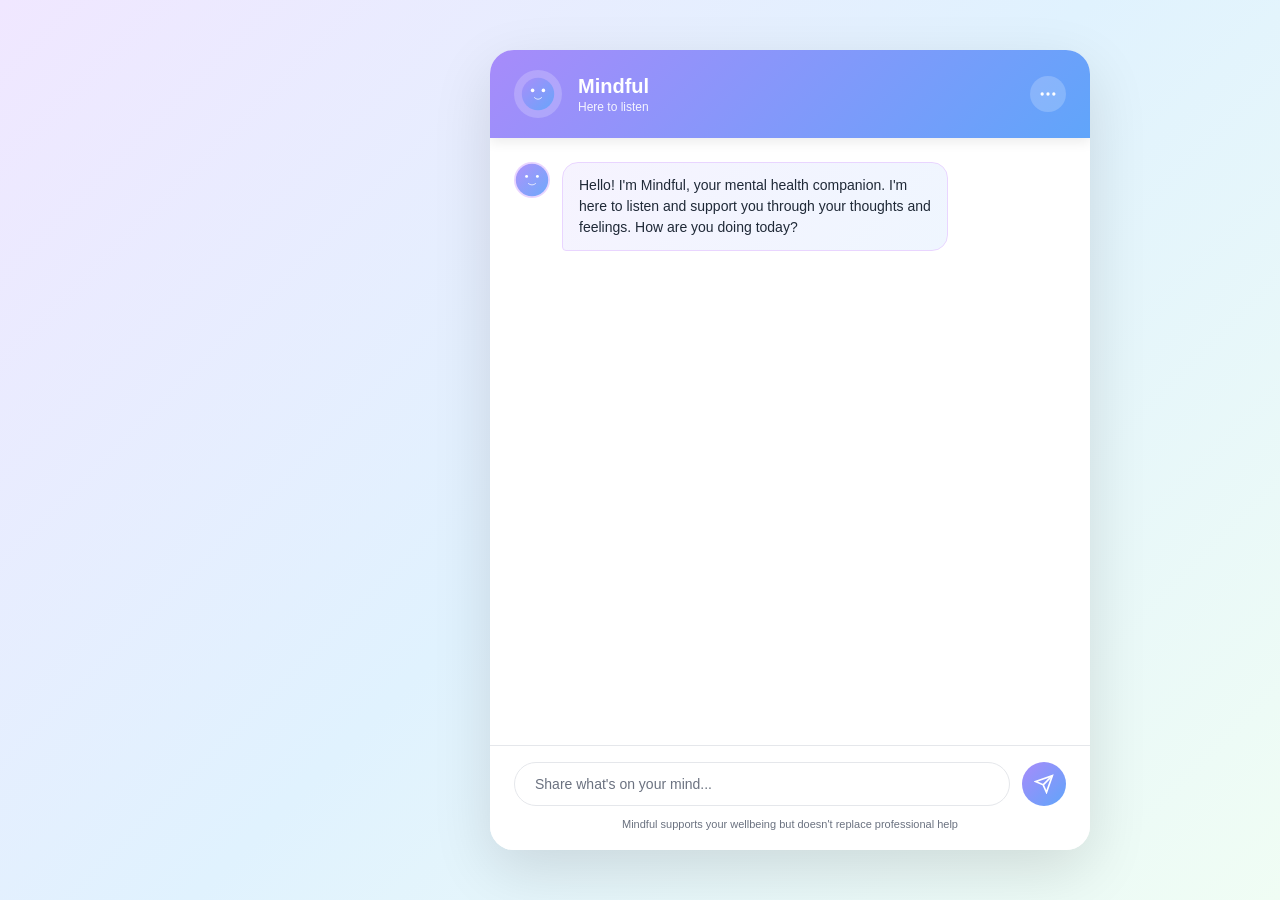
==== chatbot-ui/index.html @ 1ce9ddd9 "Final Project" ====
<!DOCTYPE html>
<html lang="en">
<head>
    <meta charset="UTF-8">
    <meta name="viewport" content="width=device-width, initial-scale=1.0">
    <title>Mindful - Your Mental Health Companion</title>
    <link rel="stylesheet" href="styles.css">
</head>
<body>
      <video id="video" width="300" height="200" autoplay></video>
    <div class="chat-container">
        <!-- Header -->
        <div class="chat-header">
            <div class="header-content">
                <div class="bot-avatar">
                    <svg viewBox="0 0 100 100" xmlns="http://www.w3.org/2000/svg">
                        <circle cx="50" cy="50" r="45" fill="url(#gradient)" opacity="0.9"/>
                        <defs>
                            <linearGradient id="gradient" x1="0%" y1="0%" x2="100%" y2="100%">
                                <stop offset="0%" style="stop-color:#a78bfa;stop-opacity:1" />
                                <stop offset="100%" style="stop-color:#60a5fa;stop-opacity:1" />
                            </linearGradient>
                        </defs>
                        <circle cx="35" cy="40" r="5" fill="#fff"/>
                        <circle cx="65" cy="40" r="5" fill="#fff"/>
                        <path d="M 40 60 Q 50 70 60 60" stroke="#fff" stroke-width="2" fill="none" stroke-linecap="round"/>
                    </svg>
                </div>
                <div class="header-text">
                    <h1>Mindful</h1>
                    <p class="status">Here to listen</p>
                </div>
            </div>
            <button class="header-btn" id="settingsBtn">
                <svg width="20" height="20" viewBox="0 0 24 24" fill="none" stroke="currentColor" stroke-width="2">
                    <circle cx="12" cy="12" r="1"></circle>
                    <circle cx="19" cy="12" r="1"></circle>
                    <circle cx="5" cy="12" r="1"></circle>
                </svg>
            </button>
        </div>

        <!-- Messages Container -->
        <div class="messages-container" id="messagesContainer">
            <div class="message bot-message initial-message">
                <div class="message-avatar">
                    <svg viewBox="0 0 100 100" xmlns="http://www.w3.org/2000/svg">
                        <circle cx="50" cy="50" r="45" fill="url(#gradientBot)" opacity="0.9"/>
                        <defs>
                            <linearGradient id="gradientBot" x1="0%" y1="0%" x2="100%" y2="100%">
                                <stop offset="0%" style="stop-color:#a78bfa;stop-opacity:1" />
                                <stop offset="100%" style="stop-color:#60a5fa;stop-opacity:1" />
                            </linearGradient>
                        </defs>
                        <circle cx="35" cy="40" r="4" fill="#fff"/>
                        <circle cx="65" cy="40" r="4" fill="#fff"/>
                        <path d="M 40 60 Q 50 68 60 60" stroke="#fff" stroke-width="2" fill="none" stroke-linecap="round"/>
                    </svg>
                </div>
                <div class="message-content">
                    <p>Hello! I'm Mindful, your mental health companion. I'm here to listen and support you through your thoughts and feelings. How are you doing today?</p>
                </div>
            </div>
        </div>

        <!-- Input Area -->
        <div class="input-area">
            <form id="messageForm" class="message-form">
                <input 
                    type="text" 
                    id="messageInput" 
                    class="message-input" 
                    placeholder="Share what's on your mind..."
                    autocomplete="off"
                >
                <button type="submit" class="send-btn">
                    <svg width="20" height="20" viewBox="0 0 24 24" fill="none" stroke="currentColor" stroke-width="2">
                        <line x1="22" y1="2" x2="11" y2="13"></line>
                        <polygon points="22 2 15 22 11 13 2 9 22 2"></polygon>
                    </svg>
                </button>
            </form>
            <div class="disclaimer">
                <p>Mindful supports your wellbeing but doesn't replace professional help</p>
            </div>
        </div>
    </div>

    <!-- Typing Indicator -->
    <template id="typingIndicator">
        <div class="message bot-message typing-message">
            <div class="message-avatar">
                <svg viewBox="0 0 100 100" xmlns="http://www.w3.org/2000/svg">
                    <circle cx="50" cy="50" r="45" fill="url(#gradientTyping)" opacity="0.9"/>
                    <defs>
                        <linearGradient id="gradientTyping" x1="0%" y1="0%" x2="100%" y2="100%">
                            <stop offset="0%" style="stop-color:#a78bfa;stop-opacity:1" />
                            <stop offset="100%" style="stop-color:#60a5fa;stop-opacity:1" />
                        </linearGradient>
                    </defs>
                    <circle cx="35" cy="40" r="4" fill="#fff"/>
                    <circle cx="65" cy="40" r="4" fill="#fff"/>
                    <path d="M 40 60 Q 50 68 60 60" stroke="#fff" stroke-width="2" fill="none" stroke-linecap="round"/>
                </svg>
            </div>
            <div class="typing-dots">
                <span></span>
                <span></span>
                <span></span>
            </div>
        </div>
    </template>

    <script src="chatbot.js"></script>
</body>
</html>
---- chatbot-ui/styles.css ----
:root {
    /* Primary Colors */
    --primary-gradient-start: #a78bfa;
    --primary-gradient-end: #60a5fa;
    --primary-light: #e9d5ff;
    
    /* Neutrals */
    --background-primary: #fafbfc;
    --background-secondary: #f3f4f6;
    --foreground-primary: #1f2937;
    --foreground-secondary: #6b7280;
    
    /* Accents */
    --accent-warm: #f59e0b;
    --accent-soft: #ec4899;
    
    /* UI Elements */
    --border-light: #e5e7eb;
    --shadow-soft: 0 1px 3px rgba(0, 0, 0, 0.1);
    --shadow-md: 0 4px 12px rgba(0, 0, 0, 0.08);
}

* {
    margin: 0;
    padding: 0;
    box-sizing: border-box;
}

html, body {
    width: 100%;
    height: 100%;
    font-family: -apple-system, BlinkMacSystemFont, 'Segoe UI', Roboto, Oxygen, Ubuntu, Cantarell, sans-serif;
    background: linear-gradient(135deg, #f0e7ff 0%, #e0f2fe 50%, #f0fdf4 100%);
    background-attachment: fixed;
    overflow: hidden;
}

body {
    display: flex;
    align-items: center;
    justify-content: center;
    padding: 10px;
}

.chat-container {
    width: 100%;
    max-width: 600px;
    height: 90vh;
    max-height: 800px;
    background: white;
    border-radius: 24px;
    box-shadow: 0 20px 60px rgba(0, 0, 0, 0.12);
    display: flex;
    flex-direction: column;
    overflow: hidden;
    animation: slideUp 0.6s ease-out;
}

@keyframes slideUp {
    from {
        opacity: 0;
        transform: translateY(30px);
    }
    to {
        opacity: 1;
        transform: translateY(0);
    }
}

/* Header */
.chat-header {
    background: linear-gradient(135deg, var(--primary-gradient-start) 0%, var(--primary-gradient-end) 100%);
    color: white;
    padding: 20px 24px;
    display: flex;
    align-items: center;
    justify-content: space-between;
    box-shadow: var(--shadow-md);
}

.header-content {
    display: flex;
    align-items: center;
    gap: 16px;
}

.bot-avatar {
    width: 48px;
    height: 48px;
    border-radius: 50%;
    background: rgba(255, 255, 255, 0.2);
    padding: 6px;
    animation: float 3s ease-in-out infinite;
}

@keyframes float {
    0%, 100% {
        transform: translateY(0);
    }
    50% {
        transform: translateY(-8px);
    }
}

.bot-avatar svg {
    width: 100%;
    height: 100%;
}

.header-text h1 {
    font-size: 20px;
    font-weight: 600;
    margin-bottom: 2px;
}

.header-text .status {
    font-size: 12px;
    opacity: 0.9;
}

.header-btn {
    background: rgba(255, 255, 255, 0.2);
    border: none;
    color: white;
    width: 36px;
    height: 36px;
    border-radius: 50%;
    cursor: pointer;
    display: flex;
    align-items: center;
    justify-content: center;
    transition: all 0.3s ease;
}

.header-btn:hover {
    background: rgba(255, 255, 255, 0.3);
    transform: rotate(90deg);
}

/* Messages Container */
.messages-container {
    flex: 1;
    overflow-y: auto;
    padding: 24px;
    display: flex;
    flex-direction: column;
    gap: 16px;
}

.messages-container::-webkit-scrollbar {
    width: 6px;
}

.messages-container::-webkit-scrollbar-track {
    background: transparent;
}

.messages-container::-webkit-scrollbar-thumb {
    background: var(--primary-light);
    border-radius: 3px;
}

/* Messages */
.message {
    display: flex;
    gap: 12px;
    animation: messageSlide 0.4s ease-out;
}

@keyframes messageSlide {
    from {
        opacity: 0;
        transform: translateY(10px);
    }
    to {
        opacity: 1;
        transform: translateY(0);
    }
}

.message.user-message {
    flex-direction: row-reverse;
}

.message-avatar {
    flex-shrink: 0;
    width: 36px;
    height: 36px;
    border-radius: 50%;
    background: var(--primary-light);
    display: flex;
    align-items: center;
    justify-content: center;
}

.user-message .message-avatar {
    background: linear-gradient(135deg, var(--accent-soft), var(--accent-warm));
    width: 32px;
    height: 32px;
}

.message-content {
    max-width: 70%;
    word-wrap: break-word;
}

.bot-message .message-content {
    background: var(--background-secondary);
    padding: 12px 16px;
    border-radius: 16px;
    border-bottom-left-radius: 4px;
    color: var(--foreground-primary);
    font-size: 14px;
    line-height: 1.5;
}

.user-message .message-content {
    background: linear-gradient(135deg, var(--primary-gradient-start), var(--primary-gradient-end));
    color: white;
    padding: 12px 16px;
    border-radius: 16px;
    border-bottom-right-radius: 4px;
    font-size: 14px;
    line-height: 1.5;
}

.bot-message.initial-message .message-content {
    background: linear-gradient(135deg, rgba(167, 139, 250, 0.1), rgba(96, 165, 250, 0.1));
    border: 1px solid var(--primary-light);
    color: var(--foreground-primary);
}

/* Typing Indicator */
.typing-dots {
    display: flex;
    gap: 4px;
    padding: 12px 16px;
    background: var(--background-secondary);
    border-radius: 16px;
    border-bottom-left-radius: 4px;
}

.typing-dots span {
    width: 8px;
    height: 8px;
    border-radius: 50%;
    background: var(--foreground-secondary);
    animation: typing 1.4s infinite;
}

.typing-dots span:nth-child(2) {
    animation-delay: 0.2s;
}

.typing-dots span:nth-child(3) {
    animation-delay: 0.4s;
}

@keyframes typing {
    0%, 60%, 100% {
        opacity: 0.5;
        transform: translateY(0);
    }
    30% {
        opacity: 1;
        transform: translateY(-8px);
    }
}

/* Input Area */
.input-area {
    padding: 16px 24px 20px;
    background: white;
    border-top: 1px solid var(--border-light);
}

.message-form {
    display: flex;
    gap: 12px;
    margin-bottom: 12px;
}

.message-input {
    flex: 1;
    border: 1px solid var(--border-light);
    border-radius: 24px;
    padding: 12px 20px;
    font-size: 14px;
    font-family: inherit;
    color: var(--foreground-primary);
    outline: none;
    transition: all 0.3s ease;
}

.message-input::placeholder {
    color: var(--foreground-secondary);
}

.message-input:focus {
    border-color: var(--primary-gradient-start);
    box-shadow: 0 0 0 3px rgba(167, 139, 250, 0.1);
}

.send-btn {
    width: 44px;
    height: 44px;
    border-radius: 50%;
    background: linear-gradient(135deg, var(--primary-gradient-start), var(--primary-gradient-end));
    border: none;
    color: white;
    cursor: pointer;
    display: flex;
    align-items: center;
    justify-content: center;
    transition: all 0.3s ease;
    flex-shrink: 0;
}

.send-btn:hover {
    transform: scale(1.05);
    box-shadow: 0 8px 16px rgba(167, 139, 250, 0.3);
}

.send-btn:active {
    transform: scale(0.95);
}

.disclaimer {
    text-align: center;
}

.disclaimer p {
    font-size: 11px;
    color: var(--foreground-secondary);
}

/* Responsive */
@media (max-width: 640px) {
    .chat-container {
        max-height: 100vh;
        border-radius: 16px;
        margin-bottom: 0;
    }

    .message-content {
        max-width: 85% !important;
    }

    .bot-message .message-content {
        padding: 10px 14px;
        font-size: 13px;
    }

    .user-message .message-content {
        padding: 10px 14px;
        font-size: 13px;
    }

    .header-text h1 {
        font-size: 18px;
    }

    .messages-container {
        padding: 16px;
        gap: 12px;
    }

    .input-area {
        padding: 12px 16px 16px;
    }
}
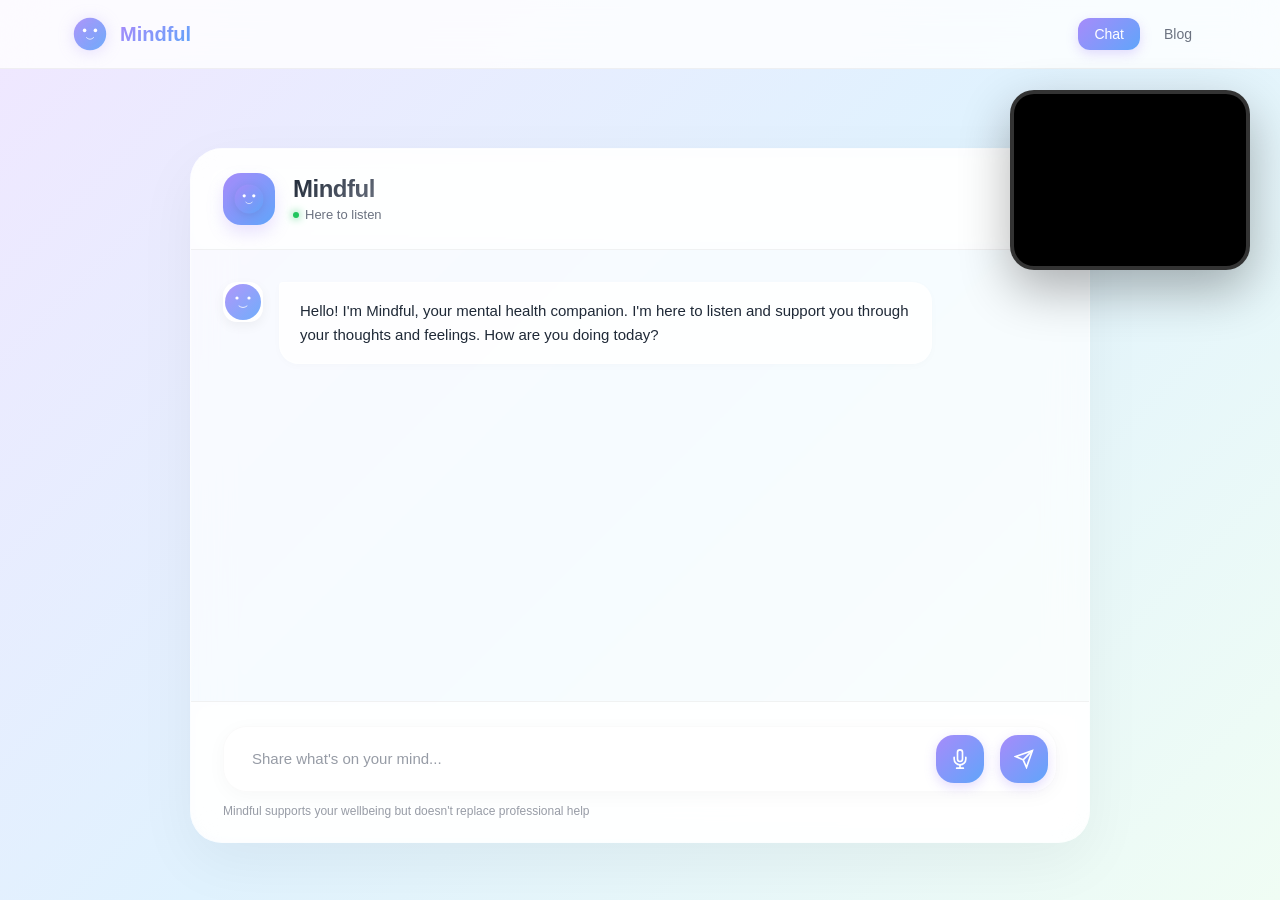
==== commit 471c5d5d: "Added blog page" ====
--- a/chatbot-ui/index.html
+++ b/chatbot-ui/index.html
@@ -1,29 +1,85 @@
 <!DOCTYPE html>
 <html lang="en">
+
 <head>
     <meta charset="UTF-8">
     <meta name="viewport" content="width=device-width, initial-scale=1.0">
     <title>Mindful - Your Mental Health Companion</title>
     <link rel="stylesheet" href="styles.css">
+    <link rel="icon" href="data:image/svg+xml,
+    <svg xmlns='http://www.w3.org/2000/svg' viewBox='0 0 100 100'>
+    <circle cx='50' cy='50' r='45' fill='%2300a6ff'/>
+    <circle cx='35' cy='40' r='8' fill='white'/>
+    <circle cx='65' cy='40' r='8' fill='white'/>
+    <path d='M30 60 Q50 80 70 60' stroke='white' stroke-width='6' fill='none'/>
+    </svg>">
 </head>
+
 <body>
-      <video id="video" width="300" height="200" autoplay></video>
+    <!-- Navigation -->
+    <nav class="navbar">
+        <div class="nav-container">
+            <div class="nav-brand">
+                <svg class="brand-icon" viewBox="0 0 100 100" xmlns="http://www.w3.org/2000/svg">
+                    <circle cx="50" cy="50" r="45" fill="url(#navGradient)" opacity="0.9" />
+                    <defs>
+                        <linearGradient id="navGradient" x1="0%" y1="0%" x2="100%" y2="100%">
+                            <stop offset="0%" style="stop-color:#a78bfa;stop-opacity:1" />
+                            <stop offset="100%" style="stop-color:#60a5fa;stop-opacity:1" />
+                        </linearGradient>
+                    </defs>
+                    <circle cx="35" cy="40" r="5" fill="#fff" />
+                    <circle cx="65" cy="40" r="5" fill="#fff" />
+                    <path d="M 40 60 Q 50 70 60 60" stroke="#fff" stroke-width="2" fill="none" stroke-linecap="round" />
+                </svg>
+                <span class="brand-text">Mindful</span>
+            </div>
+            <div class="nav-links">
+                <a href="index.html" class="nav-link active">Chat</a>
+                <a href="blog.html" class="nav-link">Blog</a>
+            </div>
+        </div>
+    </nav>
+
+    <div class="video-widget" id="videoWidget">
+        <div class="video-container">
+            <video id="video" autoplay muted playsinline></video>
+            <div class="video-overlay">
+                <span class="recording-indicator"></span>
+                <button class="minimize-btn" id="minimizeBtn" title="Minimize camera">
+                    <svg width="20" height="20" viewBox="0 0 24 24" fill="none" stroke="currentColor" stroke-width="2"
+                        stroke-linecap="round" stroke-linejoin="round">
+                        <line x1="18" y1="6" x2="6" y2="18"></line>
+                        <line x1="6" y1="6" x2="18" y2="18"></line>
+                    </svg>
+                </button>
+            </div>
+        </div>
+        <button class="expand-btn" id="expandBtn" title="Show camera">
+            <svg width="24" height="24" viewBox="0 0 24 24" fill="none" stroke="currentColor" stroke-width="2"
+                stroke-linecap="round" stroke-linejoin="round">
+                <path d="M23 19a2 2 0 0 1-2 2H3a2 2 0 0 1-2-2V8a2 2 0 0 1 2-2h4l2-3h6l2 3h4a2 2 0 0 1 2 2z"></path>
+                <circle cx="12" cy="13" r="4"></circle>
+            </svg>
+        </button>
+    </div>
     <div class="chat-container">
         <!-- Header -->
         <div class="chat-header">
             <div class="header-content">
                 <div class="bot-avatar">
                     <svg viewBox="0 0 100 100" xmlns="http://www.w3.org/2000/svg">
-                        <circle cx="50" cy="50" r="45" fill="url(#gradient)" opacity="0.9"/>
+                        <circle cx="50" cy="50" r="45" fill="url(#gradient)" opacity="0.9" />
                         <defs>
                             <linearGradient id="gradient" x1="0%" y1="0%" x2="100%" y2="100%">
                                 <stop offset="0%" style="stop-color:#a78bfa;stop-opacity:1" />
                                 <stop offset="100%" style="stop-color:#60a5fa;stop-opacity:1" />
                             </linearGradient>
                         </defs>
-                        <circle cx="35" cy="40" r="5" fill="#fff"/>
-                        <circle cx="65" cy="40" r="5" fill="#fff"/>
-                        <path d="M 40 60 Q 50 70 60 60" stroke="#fff" stroke-width="2" fill="none" stroke-linecap="round"/>
+                        <circle cx="35" cy="40" r="5" fill="#fff" />
+                        <circle cx="65" cy="40" r="5" fill="#fff" />
+                        <path d="M 40 60 Q 50 70 60 60" stroke="#fff" stroke-width="2" fill="none"
+                            stroke-linecap="round" />
                     </svg>
                 </div>
                 <div class="header-text">
@@ -45,20 +101,22 @@
             <div class="message bot-message initial-message">
                 <div class="message-avatar">
                     <svg viewBox="0 0 100 100" xmlns="http://www.w3.org/2000/svg">
-                        <circle cx="50" cy="50" r="45" fill="url(#gradientBot)" opacity="0.9"/>
+                        <circle cx="50" cy="50" r="45" fill="url(#gradientBot)" opacity="0.9" />
                         <defs>
                             <linearGradient id="gradientBot" x1="0%" y1="0%" x2="100%" y2="100%">
                                 <stop offset="0%" style="stop-color:#a78bfa;stop-opacity:1" />
                                 <stop offset="100%" style="stop-color:#60a5fa;stop-opacity:1" />
                             </linearGradient>
                         </defs>
-                        <circle cx="35" cy="40" r="4" fill="#fff"/>
-                        <circle cx="65" cy="40" r="4" fill="#fff"/>
-                        <path d="M 40 60 Q 50 68 60 60" stroke="#fff" stroke-width="2" fill="none" stroke-linecap="round"/>
+                        <circle cx="35" cy="40" r="4" fill="#fff" />
+                        <circle cx="65" cy="40" r="4" fill="#fff" />
+                        <path d="M 40 60 Q 50 68 60 60" stroke="#fff" stroke-width="2" fill="none"
+                            stroke-linecap="round" />
                     </svg>
                 </div>
                 <div class="message-content">
-                    <p>Hello! I'm Mindful, your mental health companion. I'm here to listen and support you through your thoughts and feelings. How are you doing today?</p>
+                    <p>Hello! I'm Mindful, your mental health companion. I'm here to listen and support you through your
+                        thoughts and feelings. How are you doing today?</p>
                 </div>
             </div>
         </div>
@@ -66,13 +124,17 @@
         <!-- Input Area -->
         <div class="input-area">
             <form id="messageForm" class="message-form">
-                <input 
-                    type="text" 
-                    id="messageInput" 
-                    class="message-input" 
-                    placeholder="Share what's on your mind..."
-                    autocomplete="off"
-                >
+                <input type="text" id="messageInput" class="message-input" placeholder="Share what's on your mind..."
+                    autocomplete="off">
+                <button type="button" class="mic-btn" id="micBtn" title="Speak message">
+                    <svg width="20" height="20" viewBox="0 0 24 24" fill="none" stroke="currentColor" stroke-width="2"
+                        stroke-linecap="round" stroke-linejoin="round">
+                        <path d="M12 1a3 3 0 0 0-3 3v8a3 3 0 0 0 6 0V4a3 3 0 0 0-3-3z"></path>
+                        <path d="M19 10v2a7 7 0 0 1-14 0v-2"></path>
+                        <line x1="12" y1="19" x2="12" y2="23"></line>
+                        <line x1="8" y1="23" x2="16" y2="23"></line>
+                    </svg>
+                </button>
                 <button type="submit" class="send-btn">
                     <svg width="20" height="20" viewBox="0 0 24 24" fill="none" stroke="currentColor" stroke-width="2">
                         <line x1="22" y1="2" x2="11" y2="13"></line>
@@ -91,16 +153,16 @@
         <div class="message bot-message typing-message">
             <div class="message-avatar">
                 <svg viewBox="0 0 100 100" xmlns="http://www.w3.org/2000/svg">
-                    <circle cx="50" cy="50" r="45" fill="url(#gradientTyping)" opacity="0.9"/>
+                    <circle cx="50" cy="50" r="45" fill="url(#gradientTyping)" opacity="0.9" />
                     <defs>
                         <linearGradient id="gradientTyping" x1="0%" y1="0%" x2="100%" y2="100%">
                             <stop offset="0%" style="stop-color:#a78bfa;stop-opacity:1" />
                             <stop offset="100%" style="stop-color:#60a5fa;stop-opacity:1" />
                         </linearGradient>
                     </defs>
-                    <circle cx="35" cy="40" r="4" fill="#fff"/>
-                    <circle cx="65" cy="40" r="4" fill="#fff"/>
-                    <path d="M 40 60 Q 50 68 60 60" stroke="#fff" stroke-width="2" fill="none" stroke-linecap="round"/>
+                    <circle cx="35" cy="40" r="4" fill="#fff" />
+                    <circle cx="65" cy="40" r="4" fill="#fff" />
+                    <path d="M 40 60 Q 50 68 60 60" stroke="#fff" stroke-width="2" fill="none" stroke-linecap="round" />
                 </svg>
             </div>
             <div class="typing-dots">
@@ -113,4 +175,5 @@
 
     <script src="chatbot.js"></script>
 </body>
+
 </html>
--- a/chatbot-ui/styles.css
+++ b/chatbot-ui/styles.css
@@ -3,21 +3,44 @@
     --primary-gradient-start: #a78bfa;
     --primary-gradient-end: #60a5fa;
     --primary-light: #e9d5ff;
-    
+
     /* Neutrals */
     --background-primary: #fafbfc;
     --background-secondary: #f3f4f6;
     --foreground-primary: #1f2937;
     --foreground-secondary: #6b7280;
-    
+
     /* Accents */
     --accent-warm: #f59e0b;
     --accent-soft: #ec4899;
-    
+
     /* UI Elements */
     --border-light: #e5e7eb;
     --shadow-soft: 0 1px 3px rgba(0, 0, 0, 0.1);
     --shadow-md: 0 4px 12px rgba(0, 0, 0, 0.08);
+
+    /* Dynamic Background Defaults */
+    --bg-start: #f0e7ff;
+    --bg-mid: #e0f2fe;
+    --bg-end: #f0fdf4;
+}
+
+@property --bg-start {
+    syntax: '<color>';
+    initial-value: #f0e7ff;
+    inherits: true;
+}
+
+@property --bg-mid {
+    syntax: '<color>';
+    initial-value: #e0f2fe;
+    inherits: true;
+}
+
+@property --bg-end {
+    syntax: '<color>';
+    initial-value: #f0fdf4;
+    inherits: true;
 }
 
 * {
@@ -26,125 +49,280 @@
     box-sizing: border-box;
 }
 
-html, body {
+html,
+body {
     width: 100%;
     height: 100%;
-    font-family: -apple-system, BlinkMacSystemFont, 'Segoe UI', Roboto, Oxygen, Ubuntu, Cantarell, sans-serif;
-    background: linear-gradient(135deg, #f0e7ff 0%, #e0f2fe 50%, #f0fdf4 100%);
+    font-family: 'Outfit', -apple-system, BlinkMacSystemFont, 'Segoe UI', Roboto, sans-serif;
+    background: linear-gradient(135deg, var(--bg-start) 0%, var(--bg-mid) 50%, var(--bg-end) 100%);
     background-attachment: fixed;
     overflow: hidden;
+    transition: --bg-start 4s ease, --bg-mid 4s ease, --bg-end 4s ease;
 }
 
 body {
     display: flex;
+    flex-direction: column;
     align-items: center;
     justify-content: center;
-    padding: 10px;
+    padding: 0;
+    position: relative;
+}
+
+/* Navigation */
+.navbar {
+    width: 100%;
+    background: rgba(255, 255, 255, 0.8);
+    backdrop-filter: blur(20px);
+    -webkit-backdrop-filter: blur(20px);
+    border-bottom: 1px solid rgba(0, 0, 0, 0.05);
+    position: fixed;
+    top: 0;
+    left: 0;
+    z-index: 1000;
+    animation: slideDown 0.6s cubic-bezier(0.2, 0.8, 0.2, 1);
+}
+
+@keyframes slideDown {
+    from {
+        opacity: 0;
+        transform: translateY(-20px);
+    }
+
+    to {
+        opacity: 1;
+        transform: translateY(0);
+    }
+}
+
+.nav-container {
+    max-width: 1200px;
+    margin: 0 auto;
+    padding: 16px 32px;
+    display: flex;
+    align-items: center;
+    justify-content: space-between;
+}
+
+.nav-brand {
+    display: flex;
+    align-items: center;
+    gap: 12px;
+    text-decoration: none;
+}
+
+.brand-icon {
+    width: 36px;
+    height: 36px;
+    filter: drop-shadow(0 2px 8px rgba(167, 139, 250, 0.3));
+}
+
+.brand-text {
+    font-size: 20px;
+    font-weight: 700;
+    background: linear-gradient(135deg, var(--primary-gradient-start), var(--primary-gradient-end));
+    -webkit-background-clip: text;
+    background-clip: text;
+    -webkit-text-fill-color: transparent;
+}
+
+.nav-links {
+    display: flex;
+    gap: 8px;
+}
+
+.nav-link {
+    padding: 8px 16px;
+    border-radius: 12px;
+    text-decoration: none;
+    color: var(--foreground-secondary);
+    font-weight: 500;
+    font-size: 14px;
+    transition: all 0.2s ease;
+}
+
+.nav-link:hover {
+    background: rgba(0, 0, 0, 0.05);
+    color: var(--foreground-primary);
+}
+
+.nav-link.active {
+    background: linear-gradient(135deg, var(--primary-gradient-start), var(--primary-gradient-end));
+    color: white;
+    box-shadow: 0 4px 12px rgba(167, 139, 250, 0.3);
+}
+
+/* Glassmorphism Orbs */
+.bg-orb {
+    position: absolute;
+    border-radius: 50%;
+    filter: blur(80px);
+    z-index: -1;
+    opacity: 0.6;
+    animation: floatOrb 20s infinite alternate;
+}
+
+.bg-orb-1 {
+    width: 400px;
+    height: 400px;
+    background: var(--primary-gradient-start);
+    top: -100px;
+    left: -100px;
+}
+
+.bg-orb-2 {
+    width: 300px;
+    height: 300px;
+    background: var(--primary-gradient-end);
+    bottom: -50px;
+    right: -50px;
+    animation-delay: -10s;
+}
+
+@keyframes floatOrb {
+    0% {
+        transform: translate(0, 0) rotate(0deg);
+    }
+
+    100% {
+        transform: translate(50px, 50px) rotate(20deg);
+    }
 }
 
 .chat-container {
     width: 100%;
-    max-width: 600px;
-    height: 90vh;
+    max-width: 900px;
+    height: calc(85vh - 70px);
     max-height: 800px;
-    background: white;
-    border-radius: 24px;
-    box-shadow: 0 20px 60px rgba(0, 0, 0, 0.12);
+    background: rgba(255, 255, 255, 0.7);
+    backdrop-filter: blur(20px);
+    -webkit-backdrop-filter: blur(20px);
+    border: 1px solid rgba(255, 255, 255, 0.5);
+    border-radius: 32px;
+    box-shadow:
+        0 20px 60px rgba(0, 0, 0, 0.05),
+        0 1px 1px rgba(255, 255, 255, 0.8) inset;
     display: flex;
     flex-direction: column;
     overflow: hidden;
-    animation: slideUp 0.6s ease-out;
+    animation: slideUp 0.8s cubic-bezier(0.2, 0.8, 0.2, 1);
+    margin-top: 90px;
 }
 
 @keyframes slideUp {
     from {
         opacity: 0;
-        transform: translateY(30px);
-    }
+        transform: translateY(40px) scale(0.98);
+    }
+
     to {
         opacity: 1;
-        transform: translateY(0);
+        transform: translateY(0) scale(1);
     }
 }
 
 /* Header */
 .chat-header {
-    background: linear-gradient(135deg, var(--primary-gradient-start) 0%, var(--primary-gradient-end) 100%);
-    color: white;
-    padding: 20px 24px;
+    background: rgba(255, 255, 255, 0.5);
+    backdrop-filter: blur(10px);
+    padding: 24px 32px;
     display: flex;
     align-items: center;
     justify-content: space-between;
-    box-shadow: var(--shadow-md);
+    border-bottom: 1px solid rgba(0, 0, 0, 0.05);
 }
 
 .header-content {
     display: flex;
     align-items: center;
-    gap: 16px;
+    gap: 18px;
 }
 
 .bot-avatar {
-    width: 48px;
-    height: 48px;
-    border-radius: 50%;
-    background: rgba(255, 255, 255, 0.2);
-    padding: 6px;
-    animation: float 3s ease-in-out infinite;
+    width: 52px;
+    height: 52px;
+    border-radius: 18px;
+    background: linear-gradient(135deg, var(--primary-gradient-start), var(--primary-gradient-end));
+    padding: 10px;
+    box-shadow: 0 8px 16px rgba(167, 139, 250, 0.25);
+    animation: float 4s ease-in-out infinite;
 }
 
 @keyframes float {
-    0%, 100% {
+
+    0%,
+    100% {
         transform: translateY(0);
     }
+
     50% {
-        transform: translateY(-8px);
+        transform: translateY(-6px);
     }
 }
 
 .bot-avatar svg {
     width: 100%;
     height: 100%;
+    filter: drop-shadow(0 2px 4px rgba(0, 0, 0, 0.1));
 }
 
 .header-text h1 {
-    font-size: 20px;
-    font-weight: 600;
-    margin-bottom: 2px;
+    font-size: 24px;
+    font-weight: 700;
+    margin-bottom: 4px;
+    background: linear-gradient(135deg, var(--foreground-primary), var(--foreground-secondary));
+    -webkit-background-clip: text;
+    background-clip: text;
+    -webkit-text-fill-color: transparent;
+    letter-spacing: -0.5px;
 }
 
 .header-text .status {
-    font-size: 12px;
-    opacity: 0.9;
+    font-size: 13px;
+    color: var(--foreground-secondary);
+    font-weight: 500;
+    display: flex;
+    align-items: center;
+    gap: 6px;
+}
+
+.header-text .status::before {
+    content: '';
+    display: block;
+    width: 6px;
+    height: 6px;
+    background: #22c55e;
+    border-radius: 50%;
+    box-shadow: 0 0 8px #22c55e;
 }
 
 .header-btn {
-    background: rgba(255, 255, 255, 0.2);
+    background: transparent;
     border: none;
-    color: white;
-    width: 36px;
-    height: 36px;
-    border-radius: 50%;
+    color: var(--foreground-secondary);
+    width: 40px;
+    height: 40px;
+    border-radius: 12px;
     cursor: pointer;
     display: flex;
     align-items: center;
     justify-content: center;
-    transition: all 0.3s ease;
+    transition: all 0.2s ease;
 }
 
 .header-btn:hover {
-    background: rgba(255, 255, 255, 0.3);
-    transform: rotate(90deg);
+    background: rgba(0, 0, 0, 0.05);
+    color: var(--foreground-primary);
 }
 
 /* Messages Container */
 .messages-container {
     flex: 1;
     overflow-y: auto;
-    padding: 24px;
+    padding: 32px;
     display: flex;
     flex-direction: column;
-    gap: 16px;
+    gap: 24px;
 }
 
 .messages-container::-webkit-scrollbar {
@@ -156,96 +334,101 @@
 }
 
 .messages-container::-webkit-scrollbar-thumb {
-    background: var(--primary-light);
+    background: rgba(0, 0, 0, 0.1);
     border-radius: 3px;
 }
 
 /* Messages */
 .message {
     display: flex;
-    gap: 12px;
-    animation: messageSlide 0.4s ease-out;
+    gap: 16px;
+    animation: messageSlide 0.5s cubic-bezier(0.2, 0.8, 0.2, 1);
+    max-width: 85%;
 }
 
 @keyframes messageSlide {
     from {
         opacity: 0;
-        transform: translateY(10px);
-    }
+        transform: translateY(20px) scale(0.95);
+    }
+
     to {
         opacity: 1;
-        transform: translateY(0);
+        transform: translateY(0) scale(1);
     }
 }
 
 .message.user-message {
     flex-direction: row-reverse;
+    align-self: flex-end;
 }
 
 .message-avatar {
     flex-shrink: 0;
-    width: 36px;
-    height: 36px;
-    border-radius: 50%;
-    background: var(--primary-light);
+    width: 40px;
+    height: 40px;
+    border-radius: 14px;
+    background: white;
     display: flex;
     align-items: center;
     justify-content: center;
+    box-shadow: 0 4px 12px rgba(0, 0, 0, 0.05);
 }
 
 .user-message .message-avatar {
     background: linear-gradient(135deg, var(--accent-soft), var(--accent-warm));
-    width: 32px;
-    height: 32px;
+    box-shadow: 0 4px 12px rgba(236, 72, 153, 0.2);
 }
 
 .message-content {
-    max-width: 70%;
-    word-wrap: break-word;
+    padding: 16px 20px;
+    border-radius: 20px;
+    font-size: 15px;
+    line-height: 1.6;
+    position: relative;
+    box-shadow: 0 2px 8px rgba(0, 0, 0, 0.02);
 }
 
 .bot-message .message-content {
-    background: var(--background-secondary);
-    padding: 12px 16px;
-    border-radius: 16px;
-    border-bottom-left-radius: 4px;
+    background: white;
+    border-top-left-radius: 4px;
     color: var(--foreground-primary);
-    font-size: 14px;
-    line-height: 1.5;
 }
 
 .user-message .message-content {
     background: linear-gradient(135deg, var(--primary-gradient-start), var(--primary-gradient-end));
     color: white;
-    padding: 12px 16px;
-    border-radius: 16px;
-    border-bottom-right-radius: 4px;
-    font-size: 14px;
-    line-height: 1.5;
+    border-top-right-radius: 4px;
+    box-shadow: 0 8px 20px rgba(167, 139, 250, 0.25);
 }
 
 .bot-message.initial-message .message-content {
-    background: linear-gradient(135deg, rgba(167, 139, 250, 0.1), rgba(96, 165, 250, 0.1));
-    border: 1px solid var(--primary-light);
-    color: var(--foreground-primary);
+    background: rgba(255, 255, 255, 0.8);
+    border: 1px solid rgba(255, 255, 255, 0.6);
 }
 
 /* Typing Indicator */
 .typing-dots {
     display: flex;
-    gap: 4px;
-    padding: 12px 16px;
-    background: var(--background-secondary);
-    border-radius: 16px;
-    border-bottom-left-radius: 4px;
+    gap: 5px;
+    padding: 16px 20px;
+    background: white;
+    border-radius: 20px;
+    border-top-left-radius: 4px;
+    box-shadow: 0 2px 8px rgba(0, 0, 0, 0.02);
 }
 
 .typing-dots span {
-    width: 8px;
-    height: 8px;
+    width: 6px;
+    height: 6px;
     border-radius: 50%;
     background: var(--foreground-secondary);
-    animation: typing 1.4s infinite;
+    opacity: 0.4;
+    animation: typing 1.4s infinite ease-in-out;
+}
+
+.typing-dots span:nth-child(1) {
+    animation-delay: 0s;
 }
 
 .typing-dots span:nth-child(2) {
@@ -257,54 +440,62 @@
 }
 
 @keyframes typing {
-    0%, 60%, 100% {
-        opacity: 0.5;
+
+    0%,
+    100% {
         transform: translateY(0);
     }
-    30% {
-        opacity: 1;
-        transform: translateY(-8px);
+
+    50% {
+        transform: translateY(-6px);
     }
 }
 
 /* Input Area */
 .input-area {
-    padding: 16px 24px 20px;
+    padding: 24px 32px;
+    background: rgba(255, 255, 255, 0.6);
+    backdrop-filter: blur(10px);
+    border-top: 1px solid rgba(0, 0, 0, 0.05);
+}
+
+.message-form {
+    display: flex;
+    gap: 16px;
+    margin-bottom: 12px;
     background: white;
-    border-top: 1px solid var(--border-light);
-}
-
-.message-form {
-    display: flex;
-    gap: 12px;
-    margin-bottom: 12px;
+    padding: 8px;
+    border-radius: 24px;
+    box-shadow: 0 4px 20px rgba(0, 0, 0, 0.03);
+    border: 1px solid rgba(0, 0, 0, 0.02);
+    transition: all 0.3s ease;
+}
+
+.message-form:focus-within {
+    box-shadow: 0 8px 30px rgba(167, 139, 250, 0.15);
+    transform: translateY(-2px);
 }
 
 .message-input {
     flex: 1;
-    border: 1px solid var(--border-light);
-    border-radius: 24px;
+    border: none;
+    background: transparent;
     padding: 12px 20px;
-    font-size: 14px;
+    font-size: 15px;
     font-family: inherit;
     color: var(--foreground-primary);
     outline: none;
-    transition: all 0.3s ease;
 }
 
 .message-input::placeholder {
     color: var(--foreground-secondary);
-}
-
-.message-input:focus {
-    border-color: var(--primary-gradient-start);
-    box-shadow: 0 0 0 3px rgba(167, 139, 250, 0.1);
+    opacity: 0.7;
 }
 
 .send-btn {
-    width: 44px;
-    height: 44px;
-    border-radius: 50%;
+    width: 48px;
+    height: 48px;
+    border-radius: 18px;
     background: linear-gradient(135deg, var(--primary-gradient-start), var(--primary-gradient-end));
     border: none;
     color: white;
@@ -312,60 +503,247 @@
     display: flex;
     align-items: center;
     justify-content: center;
-    transition: all 0.3s ease;
-    flex-shrink: 0;
+    transition: all 0.3s cubic-bezier(0.2, 0.8, 0.2, 1);
+    box-shadow: 0 4px 12px rgba(167, 139, 250, 0.3);
 }
 
 .send-btn:hover {
+    transform: translateY(-2px);
+    box-shadow: 0 6px 16px rgba(167, 139, 250, 0.4);
+}
+
+.mic-btn {
+    width: 48px;
+    height: 48px;
+    border-radius: 18px;
+    background: linear-gradient(135deg, var(--primary-gradient-start), var(--primary-gradient-end));
+    border: none;
+    color: white;
+    cursor: pointer;
+    display: flex;
+    align-items: center;
+    justify-content: center;
+    transition: all 0.3s cubic-bezier(0.2, 0.8, 0.2, 1);
+    box-shadow: 0 4px 12px rgba(167, 139, 250, 0.3);
+    position: relative;
+}
+
+.mic-btn:hover {
+    transform: translateY(-2px);
+    box-shadow: 0 6px 16px rgba(167, 139, 250, 0.4);
+}
+
+.mic-btn.listening {
+    animation: none;
+}
+
+.mic-btn.listening::before {
+    content: '';
+    position: absolute;
+    top: 50%;
+    left: 50%;
+    transform: translate(-50%, -50%);
+    width: 100%;
+    height: 100%;
+    border-radius: 18px;
+    background: transparent;
+    animation: wave-pulse 1.5s ease-out infinite;
+}
+
+.mic-btn.listening::after {
+    content: '';
+    position: absolute;
+    top: 50%;
+    left: 50%;
+    transform: translate(-50%, -50%);
+    width: 100%;
+    height: 100%;
+    border-radius: 18px;
+    background: transparent;
+    animation: wave-pulse 1.5s ease-out infinite 0.5s;
+}
+
+@keyframes wave-pulse {
+    0% {
+        width: 100%;
+        height: 100%;
+        opacity: 0.8;
+        box-shadow: 0 0 0 0 rgba(167, 139, 250, 0.7);
+    }
+
+    50% {
+        width: 140%;
+        height: 140%;
+        opacity: 0.4;
+        box-shadow: 0 0 20px 10px rgba(167, 139, 250, 0.3);
+    }
+
+    100% {
+        width: 180%;
+        height: 180%;
+        opacity: 0;
+        box-shadow: 0 0 40px 20px rgba(167, 139, 250, 0);
+    }
+}
+
+.disclaimer p {
+    font-size: 12px;
+    color: var(--foreground-secondary);
+    opacity: 0.7;
+}
+
+/* Video Widget */
+.video-widget {
+    position: fixed;
+    top: 90px;
+    right: 30px;
+    z-index: 1000;
+}
+
+.video-container {
+    width: 240px;
+    height: 180px;
+    background: #000;
+    border-radius: 24px;
+    overflow: hidden;
+    box-shadow: 0 20px 50px rgba(0, 0, 0, 0.3);
+    position: relative;
+    transform-origin: top right;
+    transition: all 0.5s cubic-bezier(0.2, 0.8, 0.2, 1);
+    border: 4px solid rgba(255, 255, 255, 0.2);
+}
+
+.video-widget.collapsed .video-container {
+    transform: scale(0) rotate(10deg);
+    opacity: 0;
+    pointer-events: none;
+}
+
+#video {
+    width: 100%;
+    height: 100%;
+    object-fit: cover;
+    transform: scaleX(-1);
+}
+
+.video-overlay {
+    position: absolute;
+    top: 0;
+    left: 0;
+    right: 0;
+    padding: 16px;
+    display: flex;
+    justify-content: space-between;
+    align-items: flex-start;
+    background: linear-gradient(to bottom, rgba(0, 0, 0, 0.4) 0%, transparent 100%);
+    opacity: 0;
+    transition: opacity 0.3s ease;
+}
+
+.video-container:hover .video-overlay {
+    opacity: 1;
+}
+
+.recording-indicator {
+    width: 10px;
+    height: 10px;
+    background-color: #ef4444;
+    border-radius: 50%;
+    box-shadow: 0 0 12px #ef4444;
+    animation: pulse 2s infinite;
+}
+
+.minimize-btn {
+    background: rgba(255, 255, 255, 0.25);
+    border: none;
+    color: white;
+    width: 32px;
+    height: 32px;
+    border-radius: 10px;
+    cursor: pointer;
+    display: flex;
+    align-items: center;
+    justify-content: center;
+    backdrop-filter: blur(4px);
+    transition: all 0.2s ease;
+}
+
+.minimize-btn:hover {
+    background: rgba(255, 255, 255, 0.4);
     transform: scale(1.05);
-    box-shadow: 0 8px 16px rgba(167, 139, 250, 0.3);
-}
-
-.send-btn:active {
-    transform: scale(0.95);
-}
-
-.disclaimer {
-    text-align: center;
-}
-
-.disclaimer p {
-    font-size: 11px;
-    color: var(--foreground-secondary);
-}
-
-/* Responsive */
-@media (max-width: 640px) {
+}
+
+/* Expand Button */
+.expand-btn {
+    position: absolute;
+    top: 0;
+    right: 0;
+    width: 64px;
+    height: 64px;
+    border-radius: 24px;
+    background: white;
+    border: none;
+    color: var(--primary-gradient-end);
+    cursor: pointer;
+    display: flex;
+    align-items: center;
+    justify-content: center;
+    box-shadow: 0 10px 30px rgba(0, 0, 0, 0.1);
+    transform: scale(0) rotate(-180deg);
+    opacity: 0;
+    transition: all 0.5s cubic-bezier(0.2, 0.8, 0.2, 1);
+    z-index: 1001;
+}
+
+.video-widget.collapsed .expand-btn {
+    transform: scale(1) rotate(0deg);
+    opacity: 1;
+}
+
+.expand-btn:hover {
+    transform: scale(1.05);
+    box-shadow: 0 15px 40px rgba(0, 0, 0, 0.15);
+}
+
+@media (max-width: 768px) {
     .chat-container {
-        max-height: 100vh;
-        border-radius: 16px;
-        margin-bottom: 0;
-    }
-
-    .message-content {
-        max-width: 85% !important;
-    }
-
-    .bot-message .message-content {
-        padding: 10px 14px;
-        font-size: 13px;
-    }
-
-    .user-message .message-content {
-        padding: 10px 14px;
-        font-size: 13px;
-    }
-
-    .header-text h1 {
+        height: calc(100vh - 70px);
+        max-height: none;
+        border-radius: 0;
+        border: none;
+        margin-top: 70px;
+    }
+
+    body {
+        padding: 0;
+    }
+
+    .bg-orb {
+        display: none;
+    }
+
+    .video-widget {
+        top: auto;
+        bottom: 90px;
+        right: 20px;
+    }
+
+    .video-container {
+        width: 120px;
+        height: 160px;
+        transform-origin: bottom right;
+    }
+
+    .nav-container {
+        padding: 12px 20px;
+    }
+
+    .brand-text {
         font-size: 18px;
     }
 
-    .messages-container {
-        padding: 16px;
-        gap: 12px;
-    }
-
-    .input-area {
-        padding: 12px 16px 16px;
+    .brand-icon {
+        width: 32px;
+        height: 32px;
     }
 }
